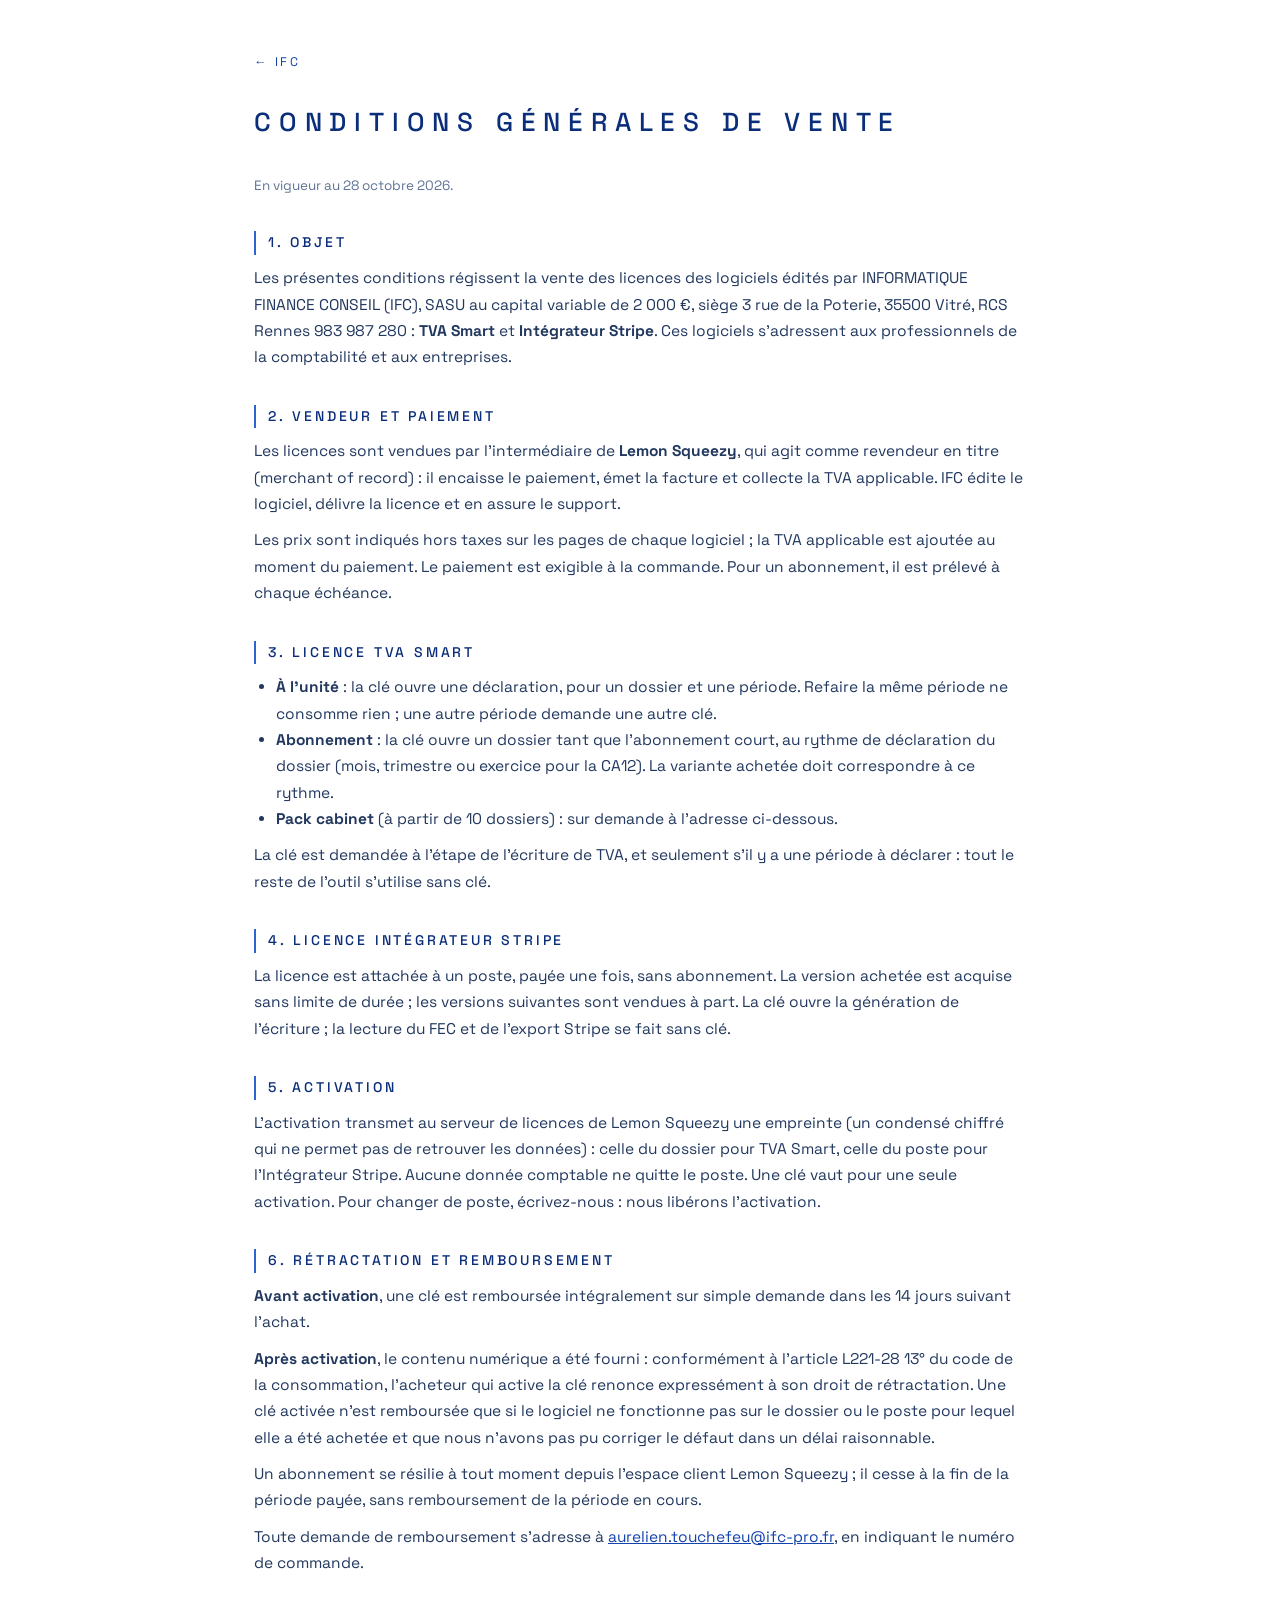
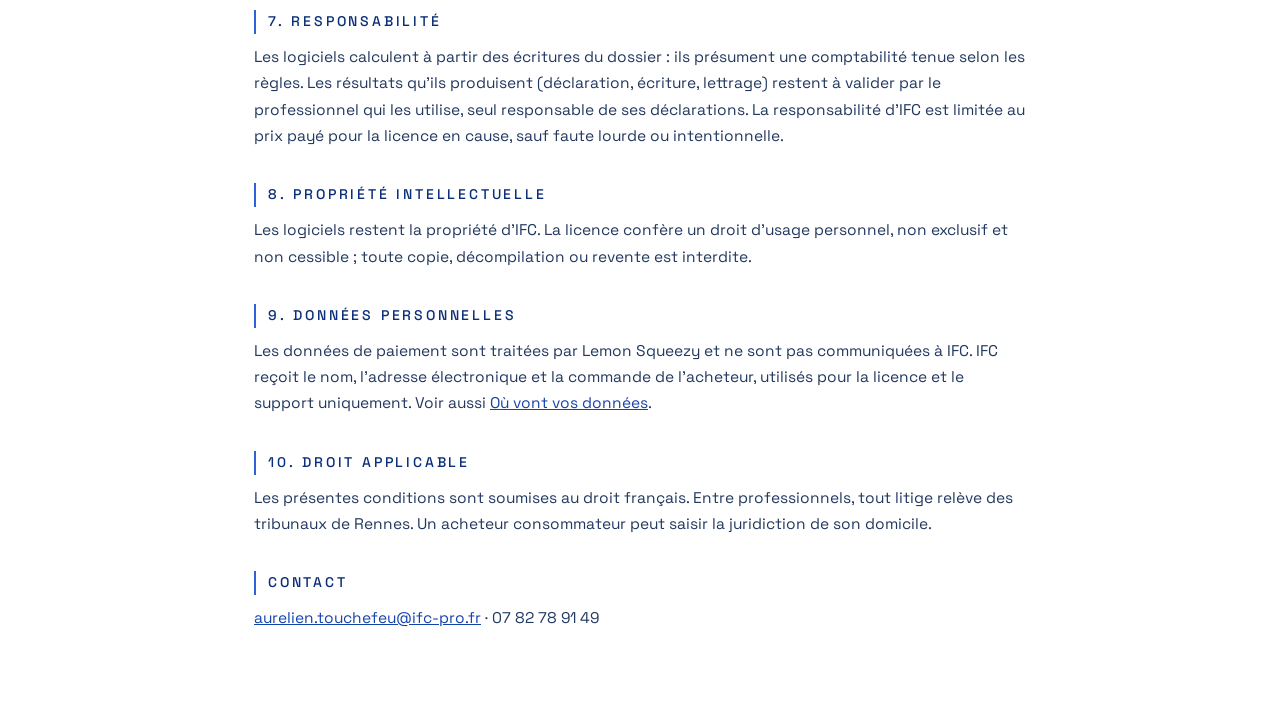
==== cgv.html @ b6653d86 "CGV pour l'ouverture de la boutique Lemon Squeezy (Aurelien, 28/10/2026 : « ok vas y ») - cgv.html :" ====
<!doctype html>
<html lang="fr">
<head>
<meta charset="utf-8">
<meta name="viewport" content="width=device-width,initial-scale=1">
<title>Conditions générales de vente — IFC</title>
<link rel="icon" href="/favicon.ico" sizes="any">
<link rel="icon" type="image/png" sizes="192x192" href="/img/favicon-192.png">
<link rel="apple-touch-icon" href="/img/apple-touch-icon.png">
<meta name="robots" content="noindex">
<!-- Écrites le 28/10/2026 pour l'ouverture de la boutique Lemon Squeezy (vendeur en titre).
     Les licences décrites ici sont celles du code : TVA Smart tvasmart/licence.py,
     Intégrateur Stripe integrateur/licence.py. -->
<style>
@font-face{font-family:'Space Grotesk';font-weight:300 700;font-display:swap;src:url(polices/space-grotesk-latin-98a0d4.woff2) format('woff2')}
:root{--fond:#FFFFFF;--panneau:#F3F6FC;--arete:#1543AC;--vive:#2F62D8;--texte:#22385F;--clair:#0B2E7A;--faible:#5F7396;--lien:#1543AC}
*{box-sizing:border-box}
body{margin:0;background:var(--fond);color:var(--texte);font:15.5px/1.7 'Space Grotesk',Arial,sans-serif}
a{color:var(--lien)}
.page{max-width:820px;margin:0 auto;padding:48px 24px 72px}
.retour{font-size:12.5px;letter-spacing:.2em;text-transform:uppercase;text-decoration:none}
h1{margin:26px 0 30px;font-weight:500;font-size:26px;letter-spacing:.3em;text-transform:uppercase;color:var(--clair)}
h2{margin:34px 0 10px;padding-left:12px;border-left:2px solid var(--vive);font-weight:500;font-size:14px;letter-spacing:.2em;text-transform:uppercase;color:var(--clair)}
p{margin:0 0 10px}
ul{margin:0 0 10px;padding-left:22px}
.date{color:var(--faible);font-size:13.5px}
</style>
</head>
<body>
<div class="page">
  <a class="retour" href="index.html">← IFC</a>
  <h1>Conditions générales de vente</h1>
  <p class="date">En vigueur au 28 octobre 2026.</p>

  <h2>1. Objet</h2>
  <p>Les présentes conditions régissent la vente des licences des logiciels édités par INFORMATIQUE FINANCE CONSEIL (IFC), SASU au capital variable de 2 000 €, siège 3 rue de la Poterie, 35500 Vitré, RCS Rennes 983 987 280 : <strong>TVA Smart</strong> et <strong>Intégrateur Stripe</strong>. Ces logiciels s'adressent aux professionnels de la comptabilité et aux entreprises.</p>

  <h2>2. Vendeur et paiement</h2>
  <p>Les licences sont vendues par l'intermédiaire de <strong>Lemon Squeezy</strong>, qui agit comme revendeur en titre (merchant of record) : il encaisse le paiement, émet la facture et collecte la TVA applicable. IFC édite le logiciel, délivre la licence et en assure le support.</p>
  <p>Les prix sont indiqués hors taxes sur les pages de chaque logiciel ; la TVA applicable est ajoutée au moment du paiement. Le paiement est exigible à la commande. Pour un abonnement, il est prélevé à chaque échéance.</p>

  <h2>3. Licence TVA Smart</h2>
  <ul>
    <li><strong>À l'unité</strong> : la clé ouvre une déclaration, pour un dossier et une période. Refaire la même période ne consomme rien ; une autre période demande une autre clé.</li>
    <li><strong>Abonnement</strong> : la clé ouvre un dossier tant que l'abonnement court, au rythme de déclaration du dossier (mois, trimestre ou exercice pour la CA12). La variante achetée doit correspondre à ce rythme.</li>
    <li><strong>Pack cabinet</strong> (à partir de 10 dossiers) : sur demande à l'adresse ci-dessous.</li>
  </ul>
  <p>La clé est demandée à l'étape de l'écriture de TVA, et seulement s'il y a une période à déclarer : tout le reste de l'outil s'utilise sans clé.</p>

  <h2>4. Licence Intégrateur Stripe</h2>
  <p>La licence est attachée à un poste, payée une fois, sans abonnement. La version achetée est acquise sans limite de durée ; les versions suivantes sont vendues à part. La clé ouvre la génération de l'écriture ; la lecture du FEC et de l'export Stripe se fait sans clé.</p>

  <h2>5. Activation</h2>
  <p>L'activation transmet au serveur de licences de Lemon Squeezy une empreinte (un condensé chiffré qui ne permet pas de retrouver les données) : celle du dossier pour TVA Smart, celle du poste pour l'Intégrateur Stripe. Aucune donnée comptable ne quitte le poste. Une clé vaut pour une seule activation. Pour changer de poste, écrivez-nous : nous libérons l'activation.</p>

  <h2>6. Rétractation et remboursement</h2>
  <p><strong>Avant activation</strong>, une clé est remboursée intégralement sur simple demande dans les 14 jours suivant l'achat.</p>
  <p><strong>Après activation</strong>, le contenu numérique a été fourni : conformément à l'article L221-28 13° du code de la consommation, l'acheteur qui active la clé renonce expressément à son droit de rétractation. Une clé activée n'est remboursée que si le logiciel ne fonctionne pas sur le dossier ou le poste pour lequel elle a été achetée et que nous n'avons pas pu corriger le défaut dans un délai raisonnable.</p>
  <p>Un abonnement se résilie à tout moment depuis l'espace client Lemon Squeezy ; il cesse à la fin de la période payée, sans remboursement de la période en cours.</p>
  <p>Toute demande de remboursement s'adresse à <a href="mailto:aurelien.touchefeu@ifc-pro.fr">aurelien.touchefeu@ifc-pro.fr</a>, en indiquant le numéro de commande.</p>

  <h2>7. Responsabilité</h2>
  <p>Les logiciels calculent à partir des écritures du dossier : ils présument une comptabilité tenue selon les règles. Les résultats qu'ils produisent (déclaration, écriture, lettrage) restent à valider par le professionnel qui les utilise, seul responsable de ses déclarations. La responsabilité d'IFC est limitée au prix payé pour la licence en cause, sauf faute lourde ou intentionnelle.</p>

  <h2>8. Propriété intellectuelle</h2>
  <p>Les logiciels restent la propriété d'IFC. La licence confère un droit d'usage personnel, non exclusif et non cessible ; toute copie, décompilation ou revente est interdite.</p>

  <h2>9. Données personnelles</h2>
  <p>Les données de paiement sont traitées par Lemon Squeezy et ne sont pas communiquées à IFC. IFC reçoit le nom, l'adresse électronique et la commande de l'acheteur, utilisés pour la licence et le support uniquement. Voir aussi <a href="donnees.html">Où vont vos données</a>.</p>

  <h2>10. Droit applicable</h2>
  <p>Les présentes conditions sont soumises au droit français. Entre professionnels, tout litige relève des tribunaux de Rennes. Un acheteur consommateur peut saisir la juridiction de son domicile.</p>

  <h2>Contact</h2>
  <p><a href="mailto:aurelien.touchefeu@ifc-pro.fr">aurelien.touchefeu@ifc-pro.fr</a> · 07 82 78 91 49</p>
</div>
</body>
</html>
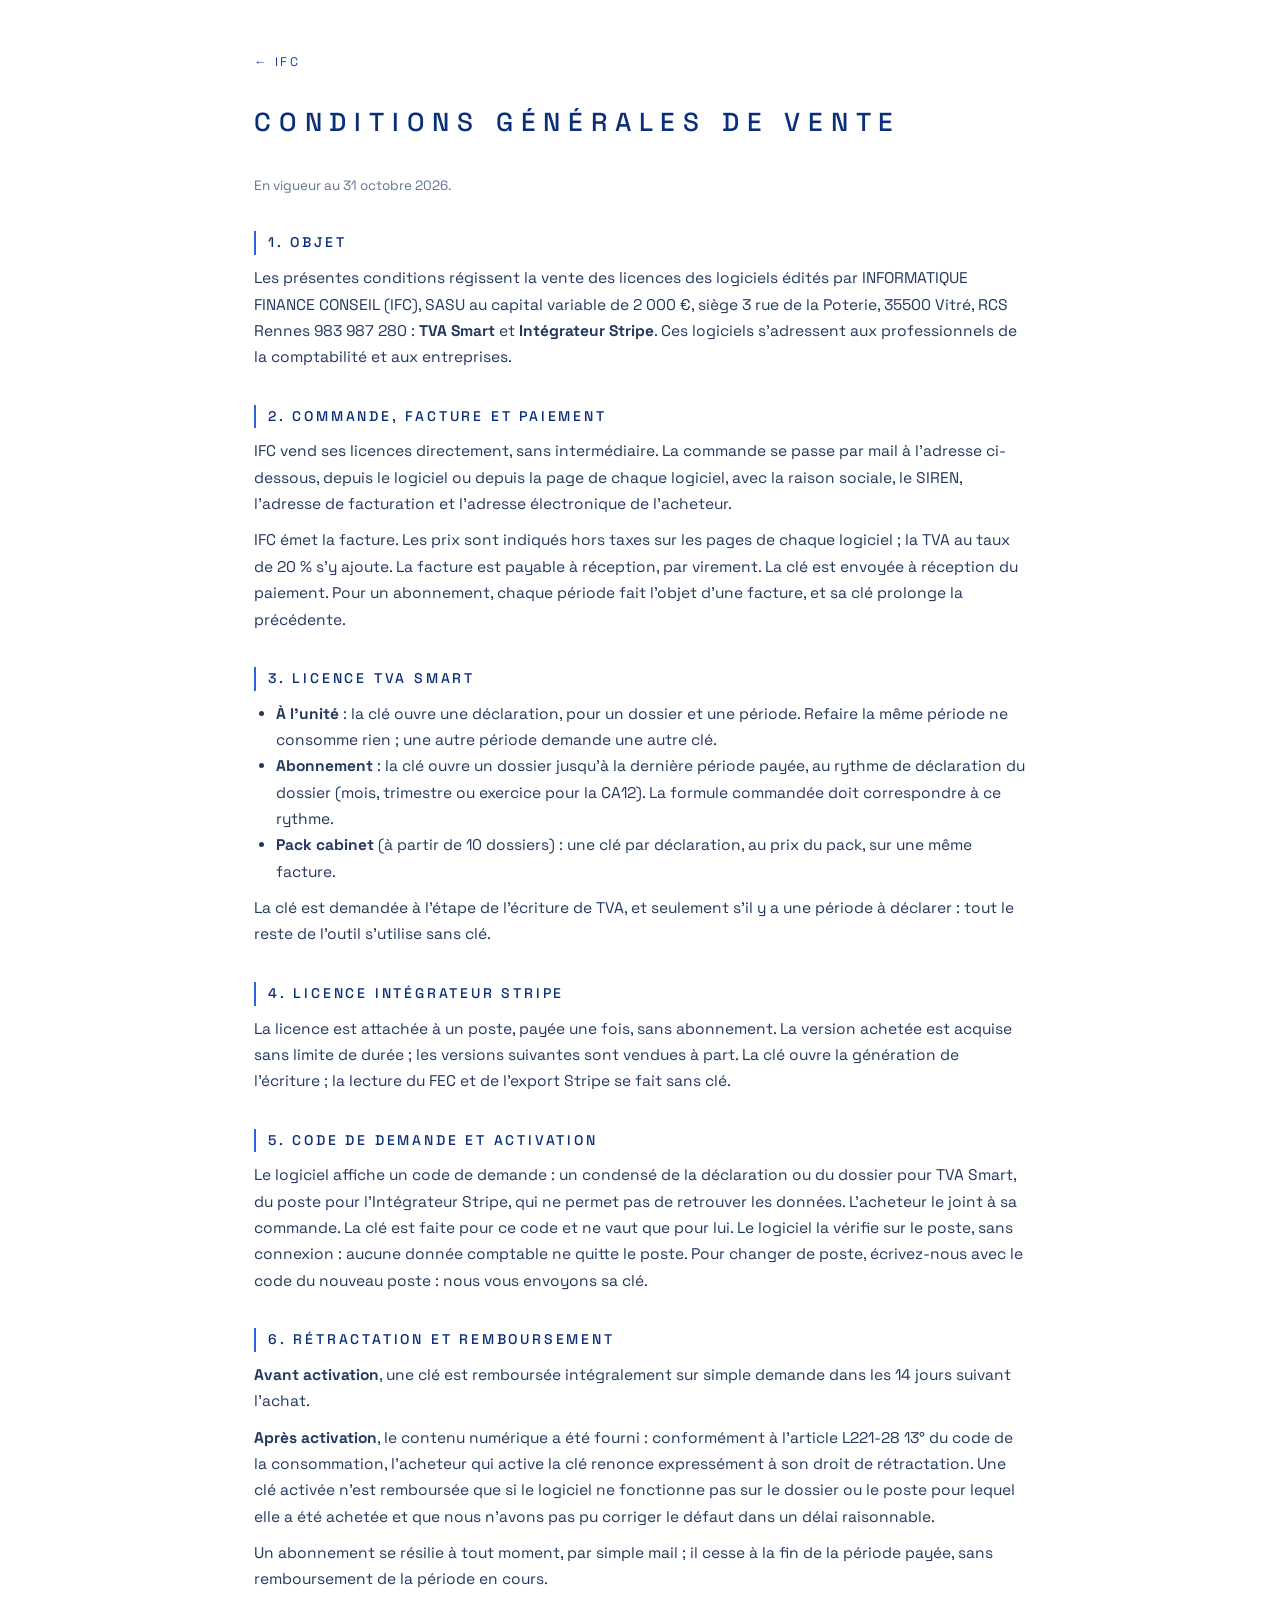
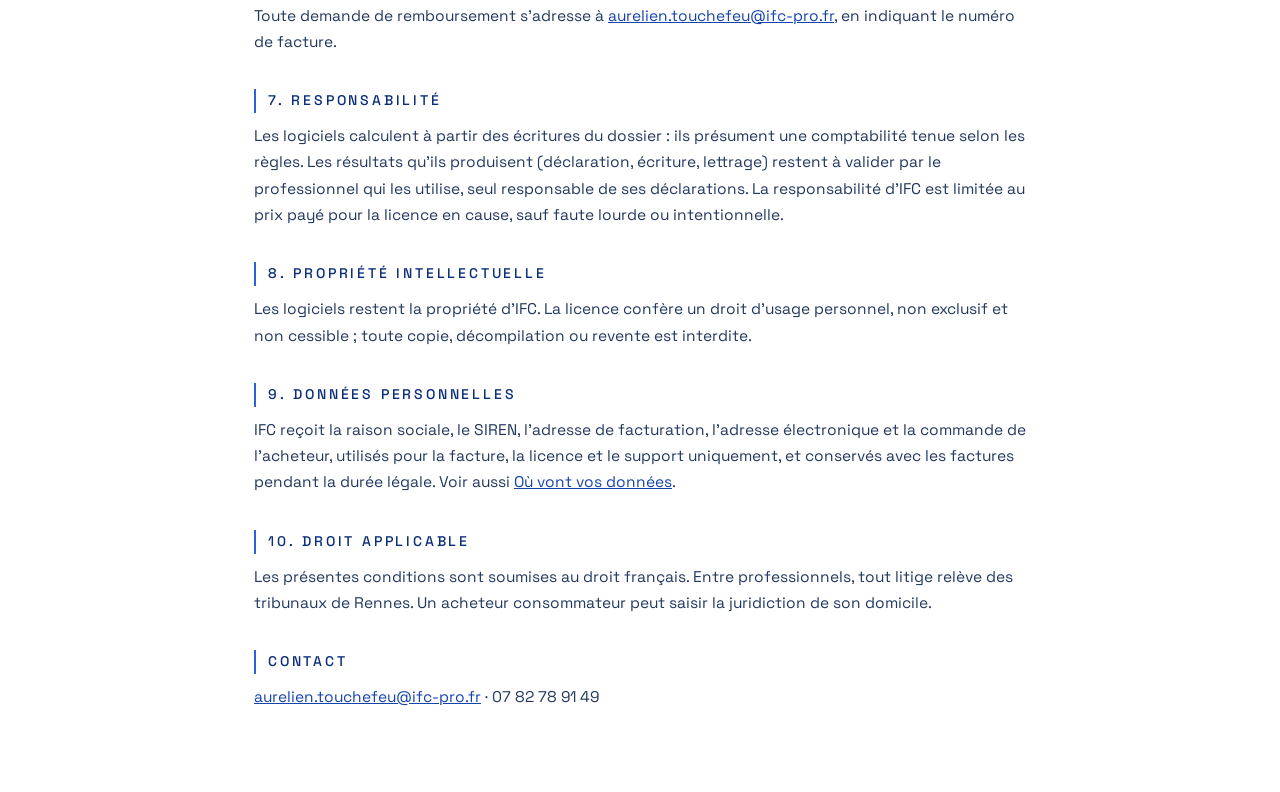
==== commit 7d98e055: "Vente en direct (Aurelien, 31/10/2026 : Lemon Squeezy a refuse, vendre soi-meme avec facture) : les " ====
--- a/cgv.html
+++ b/cgv.html
@@ -8,9 +8,9 @@
 <link rel="icon" type="image/png" sizes="192x192" href="/img/favicon-192.png">
 <link rel="apple-touch-icon" href="/img/apple-touch-icon.png">
 <meta name="robots" content="noindex">
-<!-- Écrites le 28/10/2026 pour l'ouverture de la boutique Lemon Squeezy (vendeur en titre).
-     Les licences décrites ici sont celles du code : TVA Smart tvasmart/licence.py,
-     Intégrateur Stripe integrateur/licence.py. -->
+<!-- Écrites le 28/10/2026 ; réécrites le 31/10/2026 pour la vente en direct (Lemon Squeezy a refusé
+     la boutique). Les licences décrites ici sont celles du code : TVA Smart tvasmart/licence.py,
+     Intégrateur Stripe integrateur/licence.py, la commande et la clé commande.py (IFC VENTE). -->
 <style>
 @font-face{font-family:'Space Grotesk';font-weight:300 700;font-display:swap;src:url(polices/space-grotesk-latin-98a0d4.woff2) format('woff2')}
 :root{--fond:#FFFFFF;--panneau:#F3F6FC;--arete:#1543AC;--vive:#2F62D8;--texte:#22385F;--clair:#0B2E7A;--faible:#5F7396;--lien:#1543AC}
@@ -30,34 +30,34 @@
 <div class="page">
   <a class="retour" href="index.html">← IFC</a>
   <h1>Conditions générales de vente</h1>
-  <p class="date">En vigueur au 28 octobre 2026.</p>
+  <p class="date">En vigueur au 31 octobre 2026.</p>
 
   <h2>1. Objet</h2>
   <p>Les présentes conditions régissent la vente des licences des logiciels édités par INFORMATIQUE FINANCE CONSEIL (IFC), SASU au capital variable de 2 000 €, siège 3 rue de la Poterie, 35500 Vitré, RCS Rennes 983 987 280 : <strong>TVA Smart</strong> et <strong>Intégrateur Stripe</strong>. Ces logiciels s'adressent aux professionnels de la comptabilité et aux entreprises.</p>
 
-  <h2>2. Vendeur et paiement</h2>
-  <p>Les licences sont vendues par l'intermédiaire de <strong>Lemon Squeezy</strong>, qui agit comme revendeur en titre (merchant of record) : il encaisse le paiement, émet la facture et collecte la TVA applicable. IFC édite le logiciel, délivre la licence et en assure le support.</p>
-  <p>Les prix sont indiqués hors taxes sur les pages de chaque logiciel ; la TVA applicable est ajoutée au moment du paiement. Le paiement est exigible à la commande. Pour un abonnement, il est prélevé à chaque échéance.</p>
+  <h2>2. Commande, facture et paiement</h2>
+  <p>IFC vend ses licences directement, sans intermédiaire. La commande se passe par mail à l'adresse ci-dessous, depuis le logiciel ou depuis la page de chaque logiciel, avec la raison sociale, le SIREN, l'adresse de facturation et l'adresse électronique de l'acheteur.</p>
+  <p>IFC émet la facture. Les prix sont indiqués hors taxes sur les pages de chaque logiciel ; la TVA au taux de 20 % s'y ajoute. La facture est payable à réception, par virement. La clé est envoyée à réception du paiement. Pour un abonnement, chaque période fait l'objet d'une facture, et sa clé prolonge la précédente.</p>
 
   <h2>3. Licence TVA Smart</h2>
   <ul>
     <li><strong>À l'unité</strong> : la clé ouvre une déclaration, pour un dossier et une période. Refaire la même période ne consomme rien ; une autre période demande une autre clé.</li>
-    <li><strong>Abonnement</strong> : la clé ouvre un dossier tant que l'abonnement court, au rythme de déclaration du dossier (mois, trimestre ou exercice pour la CA12). La variante achetée doit correspondre à ce rythme.</li>
-    <li><strong>Pack cabinet</strong> (à partir de 10 dossiers) : sur demande à l'adresse ci-dessous.</li>
+    <li><strong>Abonnement</strong> : la clé ouvre un dossier jusqu'à la dernière période payée, au rythme de déclaration du dossier (mois, trimestre ou exercice pour la CA12). La formule commandée doit correspondre à ce rythme.</li>
+    <li><strong>Pack cabinet</strong> (à partir de 10 dossiers) : une clé par déclaration, au prix du pack, sur une même facture.</li>
   </ul>
   <p>La clé est demandée à l'étape de l'écriture de TVA, et seulement s'il y a une période à déclarer : tout le reste de l'outil s'utilise sans clé.</p>
 
   <h2>4. Licence Intégrateur Stripe</h2>
   <p>La licence est attachée à un poste, payée une fois, sans abonnement. La version achetée est acquise sans limite de durée ; les versions suivantes sont vendues à part. La clé ouvre la génération de l'écriture ; la lecture du FEC et de l'export Stripe se fait sans clé.</p>
 
-  <h2>5. Activation</h2>
-  <p>L'activation transmet au serveur de licences de Lemon Squeezy une empreinte (un condensé chiffré qui ne permet pas de retrouver les données) : celle du dossier pour TVA Smart, celle du poste pour l'Intégrateur Stripe. Aucune donnée comptable ne quitte le poste. Une clé vaut pour une seule activation. Pour changer de poste, écrivez-nous : nous libérons l'activation.</p>
+  <h2>5. Code de demande et activation</h2>
+  <p>Le logiciel affiche un code de demande : un condensé de la déclaration ou du dossier pour TVA Smart, du poste pour l'Intégrateur Stripe, qui ne permet pas de retrouver les données. L'acheteur le joint à sa commande. La clé est faite pour ce code et ne vaut que pour lui. Le logiciel la vérifie sur le poste, sans connexion : aucune donnée comptable ne quitte le poste. Pour changer de poste, écrivez-nous avec le code du nouveau poste : nous vous envoyons sa clé.</p>
 
   <h2>6. Rétractation et remboursement</h2>
   <p><strong>Avant activation</strong>, une clé est remboursée intégralement sur simple demande dans les 14 jours suivant l'achat.</p>
   <p><strong>Après activation</strong>, le contenu numérique a été fourni : conformément à l'article L221-28 13° du code de la consommation, l'acheteur qui active la clé renonce expressément à son droit de rétractation. Une clé activée n'est remboursée que si le logiciel ne fonctionne pas sur le dossier ou le poste pour lequel elle a été achetée et que nous n'avons pas pu corriger le défaut dans un délai raisonnable.</p>
-  <p>Un abonnement se résilie à tout moment depuis l'espace client Lemon Squeezy ; il cesse à la fin de la période payée, sans remboursement de la période en cours.</p>
-  <p>Toute demande de remboursement s'adresse à <a href="mailto:aurelien.touchefeu@ifc-pro.fr">aurelien.touchefeu@ifc-pro.fr</a>, en indiquant le numéro de commande.</p>
+  <p>Un abonnement se résilie à tout moment, par simple mail ; il cesse à la fin de la période payée, sans remboursement de la période en cours.</p>
+  <p>Toute demande de remboursement s'adresse à <a href="mailto:aurelien.touchefeu@ifc-pro.fr">aurelien.touchefeu@ifc-pro.fr</a>, en indiquant le numéro de facture.</p>
 
   <h2>7. Responsabilité</h2>
   <p>Les logiciels calculent à partir des écritures du dossier : ils présument une comptabilité tenue selon les règles. Les résultats qu'ils produisent (déclaration, écriture, lettrage) restent à valider par le professionnel qui les utilise, seul responsable de ses déclarations. La responsabilité d'IFC est limitée au prix payé pour la licence en cause, sauf faute lourde ou intentionnelle.</p>
@@ -66,7 +66,7 @@
   <p>Les logiciels restent la propriété d'IFC. La licence confère un droit d'usage personnel, non exclusif et non cessible ; toute copie, décompilation ou revente est interdite.</p>
 
   <h2>9. Données personnelles</h2>
-  <p>Les données de paiement sont traitées par Lemon Squeezy et ne sont pas communiquées à IFC. IFC reçoit le nom, l'adresse électronique et la commande de l'acheteur, utilisés pour la licence et le support uniquement. Voir aussi <a href="donnees.html">Où vont vos données</a>.</p>
+  <p>IFC reçoit la raison sociale, le SIREN, l'adresse de facturation, l'adresse électronique et la commande de l'acheteur, utilisés pour la facture, la licence et le support uniquement, et conservés avec les factures pendant la durée légale. Voir aussi <a href="donnees.html">Où vont vos données</a>.</p>
 
   <h2>10. Droit applicable</h2>
   <p>Les présentes conditions sont soumises au droit français. Entre professionnels, tout litige relève des tribunaux de Rennes. Un acheteur consommateur peut saisir la juridiction de son domicile.</p>
